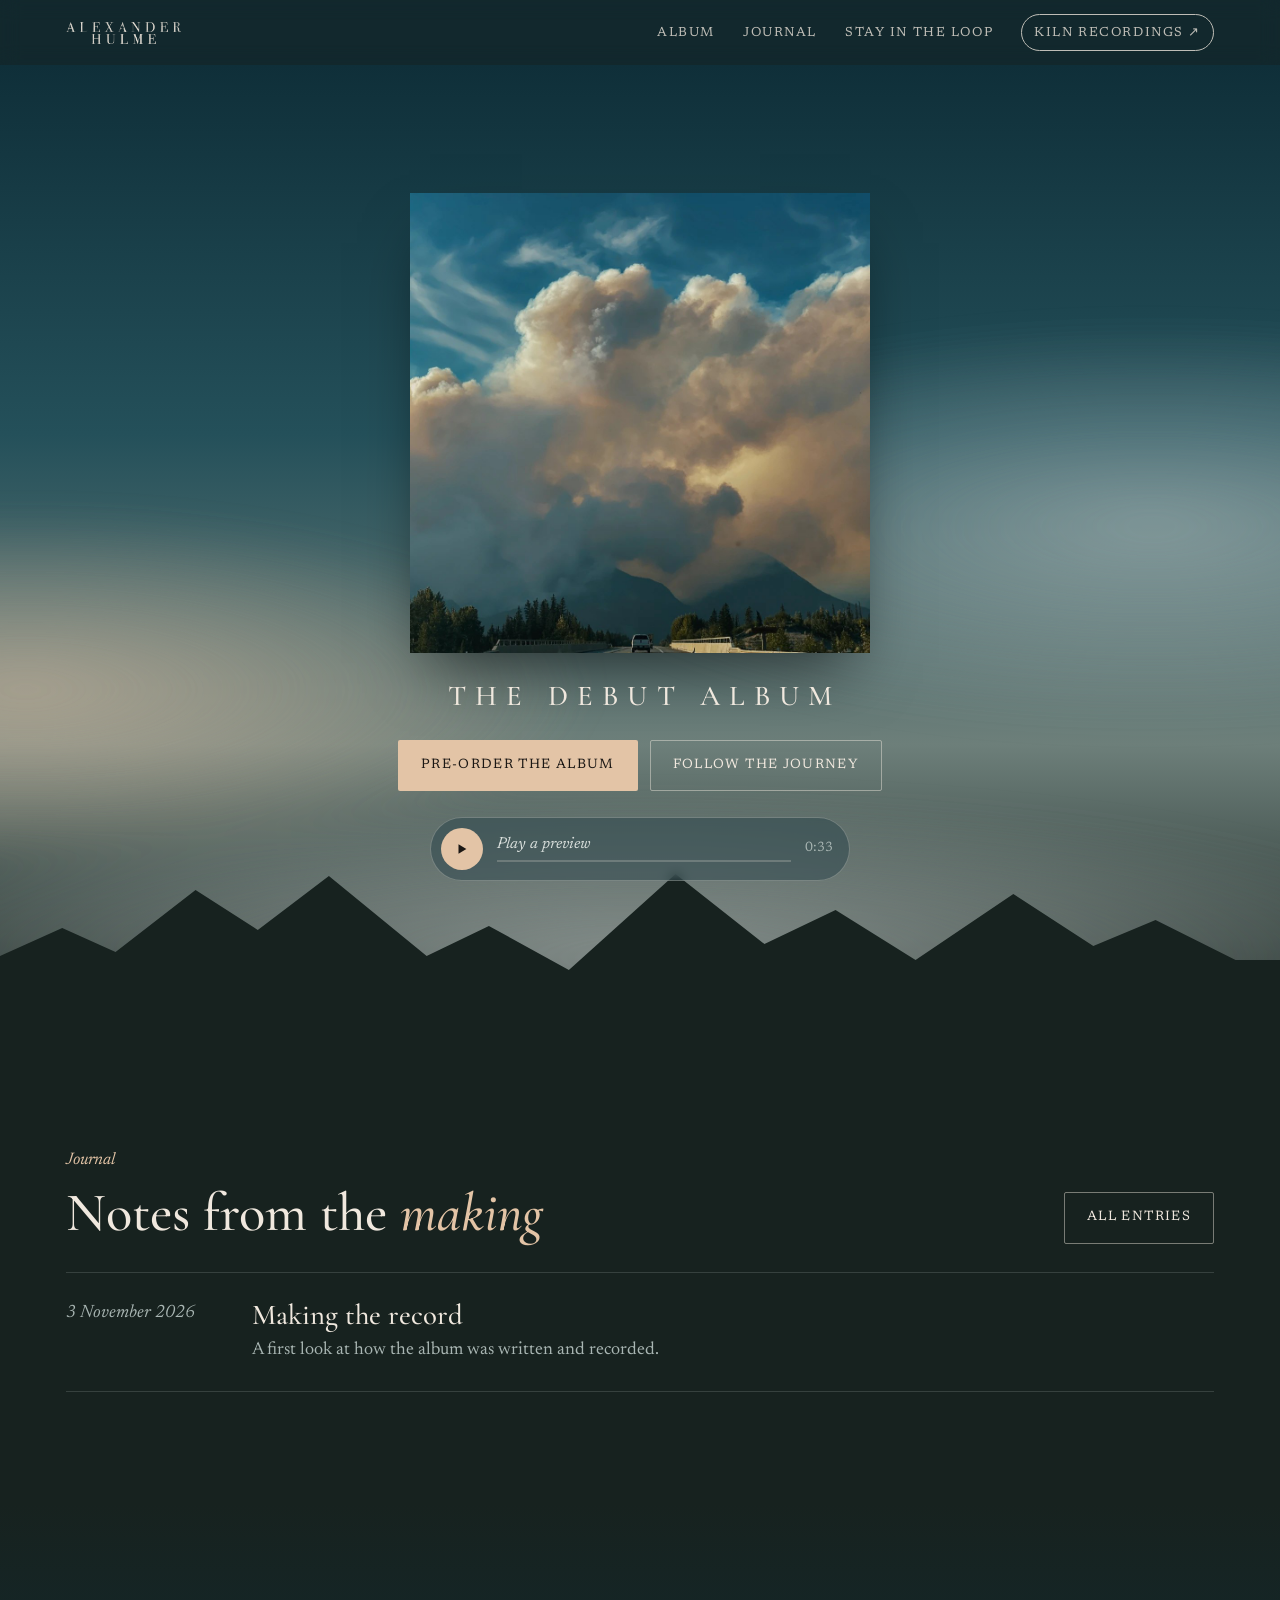
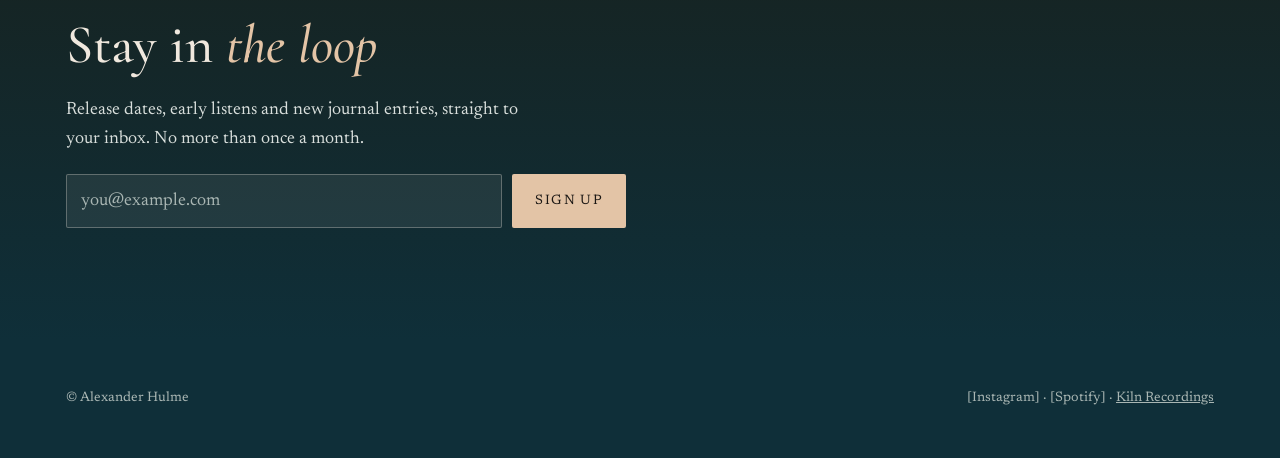
==== kiln-site/alexander.html @ 2f4a4ac7 "Add files via upload" ====
<!doctype html>
<html lang="en-GB">
<head>
<meta charset="utf-8">
<meta name="viewport" content="width=device-width, initial-scale=1, viewport-fit=cover">
<title>Alexander Hulme</title>
<meta name="description" content="Alexander Hulme, singer-songwriter. The debut album is on its way. Pre-order now and follow the journey.">
<link rel="preconnect" href="https://fonts.googleapis.com">
<link rel="preconnect" href="https://fonts.gstatic.com" crossorigin>
<link rel="stylesheet" href="https://fonts.googleapis.com/css2?family=Archivo:wght@400;500;600;700;800&family=Cormorant+Garamond:ital,wght@0,400;0,500;1,400;1,500&family=IBM+Plex+Mono:wght@400&family=Newsreader:ital,opsz,wght@0,6..72,400;0,6..72,500;1,6..72,400&display=swap">
<link rel="stylesheet" href="assets/css/site.css">
</head>
<body class="ah">
<a class="skip" href="#main">Skip to content</a>
<header class="site-head">
  <div class="wrap">
    <a class="brand" href="index.html"><img src="assets/img/ah-wordmark-light.png" alt="Alexander Hulme home"></a>
    <nav aria-label="Alexander Hulme">
      <a href="#album">Album</a>
      <a href="#journal">Journal</a>
      <a href="#letters">Stay in the loop</a>
      <a class="cross" href="kiln.html">Kiln Recordings ↗</a>
    </nav>
  </div>
</header>

<main id="main">
  <section class="a-hero" id="album">
    <div class="mist" aria-hidden="true"></div>
    <div class="mist two" aria-hidden="true"></div>
    <div class="wrap a-stack">
      <img class="cover" src="assets/img/album-cover.jpg" alt="Album cover: wildfire smoke rising over a mountain ridge above a forest road" width="1024" height="1024">
      <h1 class="debut">The Debut Album</h1>
      <div class="btn-row">
        <a class="btn btn-solid" href="#">Pre-order the album</a>
        <a class="btn btn-line" href="#journal">Follow the journey</a>
      </div>
      <!-- Album preview: replace assets/audio/album-preview.mp3 to change the clip -->
      <div class="preview" data-src="assets/audio/album-preview.mp3">
        <button class="preview-play" type="button" aria-label="Play a preview">
          <svg viewBox="0 0 16 16" aria-hidden="true"><path d="M4 2.5v11l9-5.5z"/></svg>
        </button>
        <div class="preview-body">
          <span class="preview-label">Play a preview</span>
          <div class="preview-line"><span></span></div>
        </div>
        <span class="preview-time">0:00</span>
      </div>
    </div>
    <div class="ridge" aria-hidden="true">
      <svg viewBox="0 0 1440 200" preserveAspectRatio="none"><path fill="currentColor" d="M0 200V120l70-28 60 24 90-62 70 40 80-54 110 80 70-30 90 44 120-96 100 70 80-34 90 50 110-66 90 52 70-26 90 40h50V200Z"/></svg>
    </div>
  </section>

  <section class="a-section" id="journal">
    <div class="wrap">
      <div style="display:flex;justify-content:space-between;align-items:end;gap:16px;flex-wrap:wrap;margin-bottom:28px">
        <div style="display:grid;gap:10px">
          <span class="a-label">Journal</span>
          <h2>Notes from the <em>making</em></h2>
        </div>
        <a class="btn btn-line" href="journal.html">All entries</a>
      </div>
      <div class="journal-list">
        <a class="post-link" href="post-making-the-record.html">
          <time datetime="2026-11-03">3 November 2026</time>
          <div><h3>Making the record</h3><p>A first look at how the album was written and recorded.</p></div>
        </a>
      </div>
    </div>
  </section>

  <section class="a-section signup" id="letters">
    <div class="wrap">
      <h2>Stay in <em>the loop</em></h2>
      <p style="color:var(--a-mist);max-width:48ch">Release dates, early listens and new journal entries, straight to your inbox. No more than once a month.</p>
      <form class="signup-form" name="mailing-list" method="POST" data-netlify="true">
        <input type="hidden" name="form-name" value="mailing-list">
        <label class="skip" for="m-email">Email address</label>
        <input id="m-email" name="email" type="email" placeholder="you@example.com" required autocomplete="email">
        <button class="btn btn-solid" type="submit">Sign up</button>
        <p class="form-status" role="status" hidden></p>
      </form>
    </div>
  </section>
</main>

<footer class="site-foot">
  <div class="wrap">
    <span>© Alexander Hulme</span>
    <span>[Instagram] · [Spotify] · <a href="kiln.html">Kiln Recordings</a></span>
  </div>
</footer>
<script src="assets/js/site.js"></script>
</body>
</html>
---- kiln-site/assets/css/site.css ----
/* =========================================================
   Kiln Recordings / Alexander Hulme — shared stylesheet
   Layout concept: one hub that splits into two worlds.
   Kiln = black studio, blush logo colour, technical mono labels.
   Alexander = teal mist and smoke, taken from the album cover.
   ========================================================= */
:root {
  /* Kiln (studio) */
  --k-bg: #0b0a0a;
  --k-surface: #151313;
  --k-line: #2a2524;
  --k-fg: #f3e9e5;          /* matches the logo blush */
  --k-muted: #9c8f8b;
  --k-ember: #c9774f;       /* used once: the glow behind the logo */

  /* Alexander (folk / mist) */
  --a-deep: #0f2f39;        /* teal sky */
  --a-pine: #17221f;        /* treeline */
  --a-mist: #d9dfdc;
  --a-smoke: #e3c4a6;       /* sunlit smoke */
  --a-fg: #f0e8de;
  --a-muted: #a9b6b3;

  /* Type */
  --f-kiln-display: "Archivo", "Helvetica Neue", Arial, sans-serif;
  --f-kiln-body: "Archivo", "Helvetica Neue", Arial, sans-serif;
  --f-mono: "IBM Plex Mono", ui-monospace, Menlo, monospace;
  --f-ah-display: "Cormorant Garamond", "Cormorant", Garamond, "Times New Roman", serif;
  --f-ah-body: "Newsreader", Georgia, "Times New Roman", serif;

  --gutter-l: max(16px, env(safe-area-inset-left, 0px));
  --gutter-r: max(16px, env(safe-area-inset-right, 0px));
  --measure: 65ch;
  color-scheme: dark;
}

*, *::before, *::after { box-sizing: border-box; }
html, body { margin: 0; }
body { font-size: 17px; line-height: 1.6; -webkit-font-smoothing: antialiased; }
img { max-width: 100%; display: block; }
a { color: inherit; }
h1, h2, h3 { text-wrap: balance; line-height: 1.1; margin: 0; }
p { margin: 0; }
:focus-visible { outline: 2px solid currentColor; outline-offset: 3px; }
.wrap { width: 100%; max-width: 1180px; margin-inline: auto; padding-left: var(--gutter-l); padding-right: var(--gutter-r); }
.skip { position: absolute; left: -9999px; }
.skip:focus { left: 16px; top: 16px; z-index: 99; padding: 8px 12px; background: #fff; color: #000; }

/* ---------- Site header (shared shape) ---------- */
.site-head { position: sticky; top: env(safe-area-inset-top, 0px); z-index: 20; backdrop-filter: blur(10px); -webkit-backdrop-filter: blur(10px); }
.site-head .wrap { display: flex; align-items: center; justify-content: space-between; gap: 16px; padding-block: 14px; flex-wrap: wrap; }
.site-head nav { display: flex; gap: clamp(12px, 2.4vw, 28px); flex-wrap: wrap; align-items: center; }
.site-head nav a { text-decoration: none; font-size: 0.82rem; letter-spacing: 0.12em; text-transform: uppercase; opacity: 0.78; }
.site-head nav a:hover, .site-head nav a[aria-current] { opacity: 1; }
.site-head .brand img { height: 46px; width: auto; }
.cross { font-size: 0.78rem; letter-spacing: 0.12em; text-transform: uppercase; text-decoration: none; padding: 7px 12px; border: 1px solid currentColor; border-radius: 999px; opacity: 0.85; white-space: nowrap; }
.cross:hover { opacity: 1; }
.site-foot { padding-block: 48px; font-size: 0.85rem; }
.site-foot .wrap { display: flex; justify-content: space-between; gap: 16px; flex-wrap: wrap; }

/* =========================================================
   HUB
   ========================================================= */
body.hub { background: var(--k-bg); color: var(--k-fg); font-family: var(--f-kiln-body); }
body.hub::before, body.kiln::before { content: ""; position: fixed; inset: 0 0 auto; height: env(safe-area-inset-top, 0px); z-index: 10; background: var(--k-bg); }
.split { display: grid; grid-template-columns: 1fr 1fr; min-height: min(100vh, 900px); }
.half { position: relative; display: flex; flex-direction: column; justify-content: flex-end; gap: 18px; padding: 48px var(--gutter-r) 48px var(--gutter-l); text-decoration: none; overflow: hidden; isolation: isolate; min-height: 420px; }
.half .tag { font-family: var(--f-mono); font-size: 0.75rem; letter-spacing: 0.14em; text-transform: uppercase; opacity: 0.75; }
.half .go { font-size: 0.82rem; letter-spacing: 0.14em; text-transform: uppercase; display: inline-flex; gap: 10px; align-items: center; }
.half .go span { transition: transform .3s ease; }
.half:hover .go span { transform: translateX(6px); }
.half-kiln { background: var(--k-bg); color: var(--k-fg); }
.half-kiln .logo { width: min(420px, 80%); margin-bottom: auto; margin-top: 18vh; }
.half-kiln::before { content: ""; position: absolute; inset: 10% -20% auto -20%; height: 70%; background: radial-gradient(closest-side, rgba(201,119,79,.28), rgba(201,119,79,0)); z-index: -1; transition: opacity .6s; opacity: .7; }
.half-kiln:hover::before { opacity: 1; }
.half-ah { color: var(--a-fg); background: var(--a-deep) url("../img/album-cover.jpg") center 40% / cover; }
.half-ah::before { content: ""; position: absolute; inset: 0; background: linear-gradient(180deg, rgba(15,47,57,.15), rgba(15,25,24,.78)); z-index: -1; }
.half-ah .logo { width: min(440px, 86%); margin-bottom: auto; margin-top: 18vh; filter: drop-shadow(0 2px 14px rgba(0,0,0,.35)); }
.half-ah .go, .half-ah .tag { font-family: var(--f-ah-body); }
.half p.blurb { max-width: 38ch; font-size: 1rem; opacity: .85; }
.half-ah p.blurb { font-family: var(--f-ah-body); font-size: 1.08rem; }
@media (max-width: 760px) {
  .split { grid-template-columns: 1fr; min-height: 0; }
  .half { min-height: 360px; }
  .half-kiln .logo, .half-ah .logo { margin-top: 24px; }
}

/* =========================================================
   KILN RECORDINGS
   ========================================================= */
body.kiln { background: var(--k-bg); color: var(--k-fg); font-family: var(--f-kiln-body); }
.kiln .site-head { background: rgba(11,10,10,.82); border-bottom: 1px solid var(--k-line); }
.k-label { font-family: var(--f-mono); font-size: 0.75rem; letter-spacing: 0.16em; text-transform: uppercase; color: var(--k-muted); }
.k-hero { position: relative; padding-block: clamp(72px, 12vw, 150px) clamp(56px, 8vw, 96px); overflow: hidden; isolation: isolate; }
.k-hero::before { content: ""; position: absolute; left: 50%; top: 18%; width: min(900px, 120vw); aspect-ratio: 1.6; translate: -50% 0; background: radial-gradient(closest-side, rgba(201,119,79,.32), rgba(201,119,79,.08) 55%, rgba(201,119,79,0)); z-index: -1; animation: kilnbreathe 7s ease-in-out infinite alternate; }
@keyframes kilnbreathe { from { opacity: .55; scale: .96; } to { opacity: 1; scale: 1.04; } }
.k-hero .wrap { display: grid; gap: 32px; justify-items: center; text-align: center; }
.k-hero img { width: min(560px, 88%); }
.k-hero h1 { font-family: var(--f-kiln-display); font-weight: 500; font-size: clamp(1.5rem, 3.4vw, 2.4rem); letter-spacing: -0.01em; max-width: 26ch; }
.k-hero p { color: var(--k-muted); max-width: 52ch; }
.btn { display: inline-flex; align-items: center; gap: 10px; padding: 14px 22px; font-size: 0.85rem; letter-spacing: 0.12em; text-transform: uppercase; text-decoration: none; border-radius: 2px; cursor: pointer; border: 1px solid transparent; font-family: inherit; }
.kiln .btn-solid { background: var(--k-fg); color: var(--k-bg); }
.kiln .btn-solid:hover { background: #fff; }
.kiln .btn-line { border-color: var(--k-line); color: var(--k-fg); background: transparent; }
.kiln .btn-line:hover { border-color: var(--k-fg); }
.btn-row { display: flex; gap: 12px; flex-wrap: wrap; justify-content: center; }

/* Hero with portrait */
.k-hero .k-hero-grid { grid-template-columns: minmax(0, 1.15fr) minmax(0, 0.85fr); gap: clamp(32px, 6vw, 88px); align-items: center; justify-items: stretch; text-align: left; }
.k-hero-copy { display: grid; gap: 26px; justify-items: start; }
.k-hero-copy .k-hero-logo { width: min(520px, 100%); }
.k-hero-copy h1 { font-family: var(--f-kiln-body); font-weight: 400; font-size: clamp(1.2rem, 1.9vw, 1.45rem); letter-spacing: 0; line-height: 1.5; max-width: 40ch; color: var(--k-fg); }
.k-hero-copy p { max-width: 54ch; }
.k-hero-copy .btn-row { justify-content: flex-start; }
.k-portrait { margin: 0; display: grid; gap: 12px; justify-self: end; width: 100%; max-width: 440px; }
.k-portrait img { width: 100%; height: auto; aspect-ratio: 3 / 4; object-fit: cover; filter: saturate(.9) contrast(1.02); }
.k-hero::before { left: 30%; }

/* Featured on */
.featured { border-top: 1px solid var(--k-line); border-bottom: 1px solid var(--k-line); padding-block: 32px; }
.featured .wrap { display: flex; align-items: center; gap: 20px 40px; flex-wrap: wrap; }
.featured-list { list-style: none; margin: 0; padding: 0; display: flex; flex-wrap: wrap; gap: 20px clamp(28px, 4vw, 56px); align-items: center; }
.featured-list li { font-family: var(--f-kiln-display); font-weight: 700; font-size: 1.05rem; letter-spacing: -0.01em; color: var(--k-fg); opacity: .8; }
.featured-list img { height: var(--h, 32px); width: auto; max-width: 100%; opacity: .82; transition: opacity .2s; }
.featured-list img:hover { opacity: 1; }

/* Testimonials */
.quotes { display: grid; grid-template-columns: repeat(3, minmax(0, 1fr)); gap: clamp(24px, 3vw, 40px); }
.quote { margin: 0; display: grid; grid-template-rows: 1fr auto; gap: 22px; padding-top: 22px; border-top: 1px solid var(--k-fg); min-width: 0; }
.quote blockquote { margin: 0; position: relative; }
.quote blockquote::before { content: "\201C"; display: block; font-family: var(--f-ah-display); font-size: 4rem; line-height: .6; height: .45em; color: var(--k-ember); }
.quote blockquote p { font-size: 1rem; line-height: 1.65; color: var(--k-fg); opacity: .9; }
.quote figcaption { display: flex; justify-content: space-between; gap: 12px; font-family: var(--f-mono); font-size: .78rem; letter-spacing: .12em; text-transform: uppercase; }
.quote figcaption b { font-weight: 400; }
.quote figcaption span { color: var(--k-muted); }

/* Studio photo band */
.studio-band { position: relative; border-top: 1px solid var(--k-line); }
.studio-band img { width: 100%; max-width: none; height: clamp(280px, 52vw, 640px); object-fit: cover; object-position: 60% 55%; }
.studio-caption { display: grid; gap: 8px; padding-block: 20px; }
.studio-caption p { color: var(--k-muted); max-width: 60ch; }

@media (max-width: 860px) {
  .k-hero .k-hero-grid { grid-template-columns: 1fr; }
  .k-portrait { justify-self: start; max-width: 420px; }
  .quotes { grid-template-columns: 1fr; }
}

.k-section { padding-block: clamp(64px, 9vw, 112px); border-top: 1px solid var(--k-line); }
.k-section h2 { font-family: var(--f-kiln-display); font-weight: 800; font-size: clamp(2rem, 5vw, 3.6rem); letter-spacing: -0.03em; text-transform: uppercase; }
.k-head { display: grid; grid-template-columns: minmax(0, 1fr) minmax(0, 1.2fr); gap: 32px; align-items: end; margin-bottom: 48px; }
.k-head p { color: var(--k-muted); max-width: 52ch; }

.services { display: grid; grid-template-columns: repeat(2, minmax(0, 1fr)); border-top: 1px solid var(--k-line); border-left: 1px solid var(--k-line); }
.service { padding: 32px clamp(20px, 3vw, 36px); border-right: 1px solid var(--k-line); border-bottom: 1px solid var(--k-line); display: grid; gap: 14px; align-content: start; min-width: 0; }
.service h3 { font-family: var(--f-kiln-display); font-weight: 700; font-size: 1.5rem; letter-spacing: -0.01em; }
.service p { color: var(--k-muted); }
.service .price { font-family: var(--f-mono); font-size: 0.9rem; color: var(--k-fg); font-variant-numeric: tabular-nums; }
.service ul { margin: 0; padding-left: 1.1em; color: var(--k-muted); font-size: 0.95rem; }

.steps { list-style: none; margin: 0; padding: 0; display: grid; grid-template-columns: repeat(4, minmax(0, 1fr)); gap: 0; counter-reset: s; }
.steps li { counter-increment: s; padding: 24px 24px 24px 0; border-top: 1px solid var(--k-fg); display: grid; gap: 10px; align-content: start; min-width: 0; }
.steps li + li { padding-left: 24px; }
.steps li::before { content: "0" counter(s); font-family: var(--f-mono); font-size: 0.8rem; color: var(--k-muted); }
.steps h3 { font-family: var(--f-kiln-display); font-weight: 700; font-size: 1.15rem; }
.steps p { color: var(--k-muted); font-size: 0.95rem; }

.spec-wrap { overflow-x: auto; }
.spec { width: 100%; border-collapse: collapse; font-family: var(--f-mono); font-size: 0.88rem; font-variant-numeric: tabular-nums; min-width: 520px; }
.spec th, .spec td { text-align: left; padding: 14px 16px 14px 0; border-bottom: 1px solid var(--k-line); vertical-align: top; }
.spec th { color: var(--k-muted); font-weight: 400; letter-spacing: .08em; text-transform: uppercase; font-size: .72rem; }

.credits { display: grid; grid-template-columns: repeat(auto-fill, minmax(min(100%, 220px), 1fr)); gap: 24px; }
.credit { display: grid; gap: 10px; }
.credit .art { aspect-ratio: 1; background: var(--k-surface); border: 1px dashed var(--k-line); display: grid; place-items: center; color: var(--k-muted); font-family: var(--f-mono); font-size: .75rem; text-align: center; padding: 12px; }
.credit b { font-weight: 600; }
.credit span { color: var(--k-muted); font-size: .9rem; }
.placeholder-note { font-family: var(--f-mono); font-size: .75rem; color: var(--k-ember); letter-spacing: .04em; }

.enquire { display: grid; grid-template-columns: minmax(0, 0.9fr) minmax(0, 1.3fr); gap: clamp(32px, 6vw, 80px); }
.enquire aside { display: grid; gap: 18px; align-content: start; }
.enquire aside p { color: var(--k-muted); }
form.k-form { display: grid; grid-template-columns: 1fr 1fr; gap: 18px; }
.field { display: grid; gap: 6px; min-width: 0; }
.field.full { grid-column: 1 / -1; }
.field label { font-family: var(--f-mono); font-size: .72rem; letter-spacing: .14em; text-transform: uppercase; color: var(--k-muted); }
.kiln input, .kiln select, .kiln textarea { width: 100%; font: inherit; font-size: 1rem; color: var(--k-fg); background: var(--k-surface); border: 1px solid var(--k-line); border-radius: 2px; padding: 12px 14px; }
.kiln input:focus, .kiln select:focus, .kiln textarea:focus { outline: none; border-color: var(--k-fg); }
.kiln textarea { min-height: 140px; resize: vertical; }
.form-status { grid-column: 1 / -1; font-size: .95rem; color: var(--k-fg); }
.kiln .site-foot { border-top: 1px solid var(--k-line); color: var(--k-muted); }

@media (max-width: 860px) {
  .k-head, .enquire { grid-template-columns: 1fr; }
  .steps { grid-template-columns: 1fr 1fr; }
  .steps li:nth-child(3) { padding-left: 0; }
}
@media (max-width: 560px) {
  .services, .steps, form.k-form { grid-template-columns: 1fr; }
  .steps li, .steps li + li { padding-left: 0; }
  .site-head .brand img { height: 40px; }
}

/* =========================================================
   ALEXANDER HULME
   ========================================================= */
body.ah { background: var(--a-pine); color: var(--a-fg); font-family: var(--f-ah-body); font-size: 18px; }
body.ah::before { content: ""; position: fixed; inset: 0 0 auto; height: env(safe-area-inset-top, 0px); z-index: 10; background: var(--a-deep); }
.ah .site-head { background: rgba(15,47,57,.55); }
.ah .site-head nav a { font-family: var(--f-ah-body); }
.ah .site-head .brand img { height: 22px; }

.a-hero { position: relative; overflow: hidden; isolation: isolate; padding-block: clamp(64px, 10vw, 128px) clamp(80px, 12vw, 160px);
  background: linear-gradient(180deg, var(--a-deep) 0%, #24505a 38%, #6d7f7a 70%, var(--a-pine) 100%); }
.mist { position: absolute; inset: -10% -30%; z-index: -1; pointer-events: none; background:
  radial-gradient(40% 22% at 20% 62%, rgba(227,196,166,.38), transparent 70%),
  radial-gradient(45% 25% at 75% 48%, rgba(217,223,220,.30), transparent 70%),
  radial-gradient(60% 20% at 50% 85%, rgba(217,223,220,.35), transparent 70%);
  filter: blur(18px); animation: drift 38s ease-in-out infinite alternate; }
.mist.two { animation-duration: 55s; animation-direction: alternate-reverse; opacity: .7; }
@keyframes drift { from { transform: translateX(-6%); } to { transform: translateX(6%); } }
.ridge { position: absolute; left: 0; right: 0; bottom: -1px; height: clamp(90px, 16vw, 200px); z-index: -1; color: var(--a-pine); }
.ridge svg { width: 100%; height: 100%; display: block; }
.a-hero .wrap { display: grid; grid-template-columns: minmax(0, 1fr) minmax(0, 1fr); gap: clamp(32px, 6vw, 80px); align-items: center; }
.cover { box-shadow: 0 30px 60px -20px rgba(0,0,0,.6); aspect-ratio: 1; width: 100%; max-width: 520px; object-fit: cover; }
.a-copy { display: grid; gap: 22px; }
.a-label { font-family: var(--f-ah-body); font-style: italic; font-size: 1.05rem; color: var(--a-smoke); }
.a-hero h1 { font-family: var(--f-ah-display); font-weight: 500; font-size: clamp(2.8rem, 7vw, 5.2rem); line-height: .95; letter-spacing: -0.01em; }
.a-hero h1 em { font-style: italic; font-weight: 400; }
.a-hero p { max-width: 44ch; color: var(--a-mist); }
.release { font-variant-numeric: tabular-nums; letter-spacing: .14em; text-transform: uppercase; font-size: .8rem; color: var(--a-mist); display: flex; gap: 18px; flex-wrap: wrap; }
.ah .btn { font-family: var(--f-ah-body); letter-spacing: .1em; }
.ah .btn-solid { background: var(--a-smoke); color: #1b1714; }
.ah .btn-solid:hover { background: #f0d6bc; }
.ah .btn-line { border-color: rgba(240,232,222,.45); color: var(--a-fg); }
.ah .btn-line:hover { border-color: var(--a-fg); }
.ah .btn-row { justify-content: flex-start; }

.a-section { padding-block: clamp(64px, 9vw, 112px); }
.a-section h2 { font-family: var(--f-ah-display); font-weight: 500; font-size: clamp(2.2rem, 5vw, 3.4rem); }
.a-section h2 em { font-style: italic; color: var(--a-smoke); }
.a-two { display: grid; grid-template-columns: minmax(0, 0.8fr) minmax(0, 1.2fr); gap: clamp(32px, 6vw, 80px); }
.prose { display: grid; gap: 1.1em; max-width: var(--measure); color: var(--a-mist); }
.prose p:first-child::first-letter { font-family: var(--f-ah-display); font-size: 3.4em; float: left; line-height: .8; padding: 6px 10px 0 0; color: var(--a-smoke); }

.tracks { list-style: none; margin: 0; padding: 0; counter-reset: t; display: grid; }
.tracks li { counter-increment: t; display: grid; grid-template-columns: 2.4em 1fr auto; gap: 12px; padding: 14px 0; border-bottom: 1px solid rgba(217,223,220,.16); align-items: baseline; }
.tracks li::before { content: counter(t, upper-roman); font-family: var(--f-ah-display); font-style: italic; color: var(--a-smoke); }
.tracks .len { font-variant-numeric: tabular-nums; color: var(--a-muted); font-size: .9rem; }

.listen { display: flex; gap: 12px; flex-wrap: wrap; }

.journal-list { display: grid; gap: 0; }
.post-link { display: grid; grid-template-columns: 9em minmax(0, 1fr); gap: 24px; padding: 26px 0; border-top: 1px solid rgba(217,223,220,.16); text-decoration: none; }
.post-link:last-child { border-bottom: 1px solid rgba(217,223,220,.16); }
.post-link time { color: var(--a-muted); font-style: italic; }
.post-link h3 { font-family: var(--f-ah-display); font-weight: 500; font-size: 1.8rem; }
.post-link p { color: var(--a-muted); margin-top: 6px; }
.post-link:hover h3 { color: var(--a-smoke); }

.signup { background: linear-gradient(180deg, var(--a-pine), var(--a-deep)); }
.signup .wrap { display: grid; gap: 20px; justify-items: start; }
.signup form { display: flex; gap: 10px; flex-wrap: wrap; width: 100%; max-width: 560px; }
.signup input { flex: 1 1 240px; min-width: 0; font: inherit; color: var(--a-fg); background: rgba(240,232,222,.08); border: 1px solid rgba(240,232,222,.3); padding: 12px 14px; border-radius: 2px; }
.signup input::placeholder { color: var(--a-muted); }
.signup .form-status { color: var(--a-smoke); }
.ah .placeholder-note { color: var(--a-smoke); font-family: var(--f-mono); font-size: .72rem; }

.article { padding-block: clamp(48px, 8vw, 96px); }
.article header { display: grid; gap: 14px; margin-bottom: 40px; max-width: var(--measure); }
.article h1 { font-family: var(--f-ah-display); font-weight: 500; font-size: clamp(2.4rem, 6vw, 4rem); }
.article .prose { font-size: 1.1rem; }
.ah .site-foot { color: var(--a-muted); background: var(--a-deep); }

@media (max-width: 820px) {
  .a-hero .wrap, .a-two { grid-template-columns: 1fr; }
  .post-link { grid-template-columns: 1fr; gap: 6px; }
}

@media (prefers-reduced-motion: reduce) {
  *, *::before, *::after { animation: none !important; transition: none !important; }
}

/* =========================================================
   KILN — Listen player
   ========================================================= */
.tracks-k { list-style: none; margin: 0; padding: 0; display: grid; border-top: 1px solid var(--k-line); }
.track { display: grid; grid-template-columns: 64px 48px minmax(0, 1fr) auto; grid-template-areas: "art play meta link" "art play bar ab"; column-gap: 18px; row-gap: 10px; align-items: center; padding: 18px 0; border-bottom: 1px solid var(--k-line); transition: background .3s; }
.track.is-playing { background: linear-gradient(90deg, rgba(201,119,79,.10), transparent 70%); }
.t-art { grid-area: art; width: 64px; height: 64px; object-fit: cover; display: grid; place-items: center; background: var(--k-surface); border: 1px solid var(--k-line); font-family: var(--f-mono); font-size: .72rem; letter-spacing: .1em; text-transform: uppercase; color: var(--k-muted); }
.t-meta { grid-area: meta; display: flex; flex-wrap: wrap; align-items: baseline; gap: 4px 14px; min-width: 0; }
.t-meta b { font-family: var(--f-kiln-display); font-weight: 700; font-size: 1.15rem; }
.t-meta span { color: var(--k-muted); }
.t-role { font-family: var(--f-mono); font-size: .72rem; letter-spacing: .1em; text-transform: uppercase; color: var(--k-muted); }
.t-meta .t-role { flex-basis: 100%; }
.t-play { grid-area: play; width: 48px; height: 48px; border-radius: 50%; border: 1px solid var(--k-fg); background: transparent; color: var(--k-fg); display: grid; place-items: center; cursor: pointer; padding: 0; }
.t-play:hover:not(:disabled), .is-playing .t-play { background: var(--k-fg); color: var(--k-bg); }
.t-play:disabled { border-color: var(--k-line); color: var(--k-line); cursor: default; }
.t-play svg { width: 16px; height: 16px; fill: currentColor; }
.t-bar { grid-area: bar; display: flex; align-items: center; gap: 14px; min-width: 0; }
.kiln .t-seek { background: transparent; border: 0; padding: 0; border-radius: 0; }
.t-seek { flex: 1; min-width: 0; -webkit-appearance: none; appearance: none; height: 18px; background: transparent; cursor: pointer; margin: 0; }
.t-seek::-webkit-slider-runnable-track { height: 2px; background: linear-gradient(90deg, var(--k-ember) var(--p, 0%), var(--k-line) var(--p, 0%)); }
.t-seek::-moz-range-track { height: 2px; background: linear-gradient(90deg, var(--k-ember) var(--p, 0%), var(--k-line) var(--p, 0%)); }
.t-seek::-webkit-slider-thumb { -webkit-appearance: none; width: 12px; height: 12px; border-radius: 50%; background: var(--k-fg); margin-top: -5px; border: 0; }
.t-seek::-moz-range-thumb { width: 12px; height: 12px; border-radius: 50%; background: var(--k-fg); border: 0; }
.t-seek:disabled { cursor: default; opacity: .5; }
.t-time { font-family: var(--f-mono); font-size: .78rem; color: var(--k-muted); font-variant-numeric: tabular-nums; white-space: nowrap; }
.t-soon { font-family: var(--f-mono); font-size: .72rem; letter-spacing: .1em; text-transform: uppercase; color: var(--k-muted); }
.t-ab { grid-area: ab; display: inline-flex; border: 1px solid var(--k-line); border-radius: 999px; padding: 3px; justify-self: end; }
.t-ab button { font: inherit; font-family: var(--f-mono); font-size: .7rem; letter-spacing: .1em; text-transform: uppercase; color: var(--k-muted); background: transparent; border: 0; border-radius: 999px; padding: 6px 12px; cursor: pointer; white-space: nowrap; }
.t-ab button[aria-pressed="true"] { background: var(--k-fg); color: var(--k-bg); }
.t-link { grid-area: link; justify-self: end; font-size: .78rem; letter-spacing: .12em; text-transform: uppercase; text-decoration: none; color: var(--k-muted); white-space: nowrap; }
.t-link:hover { color: var(--k-fg); }
@media (max-width: 640px) {
  .track { grid-template-columns: 56px minmax(0, 1fr) auto; grid-template-areas: "art meta meta" "play bar bar" "ab ab link"; column-gap: 14px; }
  .t-art { width: 56px; height: 56px; }
  .t-ab { justify-self: start; }
}

/* =========================================================
   ALEXANDER — centred album hero + preview player
   ========================================================= */
.a-hero .a-stack { grid-template-columns: 1fr; justify-items: center; text-align: center; gap: 26px; }
.a-stack .cover { max-width: min(460px, 100%); height: auto; }
.a-hero .debut { line-height: 1.2; font-family: var(--f-ah-display); font-weight: 500; font-size: clamp(1.3rem, 2.6vw, 1.8rem); letter-spacing: .32em; text-transform: uppercase; padding-left: .32em; color: var(--a-fg); }
.a-stack .btn-row { justify-content: center; }
.preview { display: flex; align-items: center; gap: 14px; width: min(420px, 100%); padding: 10px 16px 10px 10px; border: 1px solid rgba(240,232,222,.28); border-radius: 999px; background: rgba(15,47,57,.35); backdrop-filter: blur(6px); -webkit-backdrop-filter: blur(6px); }
.preview-play { flex: none; width: 42px; height: 42px; border-radius: 50%; border: 0; background: var(--a-smoke); color: #1b1714; display: grid; place-items: center; cursor: pointer; padding: 0; }
.preview-play svg { width: 14px; height: 14px; fill: currentColor; }
.preview-play:hover { background: #f0d6bc; }
.preview-body { flex: 1; min-width: 0; display: grid; gap: 7px; text-align: left; }
.preview-label { font-style: italic; color: var(--a-mist); font-size: .98rem; line-height: 1; }
.preview-line { height: 2px; background: rgba(240,232,222,.22); cursor: pointer; position: relative; }
.preview-line span { position: absolute; inset: 0 auto 0 0; width: 0; background: var(--a-smoke); }
.preview-time { font-variant-numeric: tabular-nums; font-size: .85rem; color: var(--a-muted); }
.a-section .a-label { display: block; }

/* Kiln hero + featured: centred */
.k-hero .k-hero-grid { text-align: center; }
.k-hero-copy { justify-items: center; }
.k-hero-copy h1, .k-hero-copy p { margin-inline: auto; }
.k-hero-copy .btn-row { justify-content: center; }
.k-portrait { justify-self: center; justify-items: center; }
.featured .wrap { flex-direction: column; justify-content: center; gap: 22px; text-align: center; }
.featured-list { justify-content: center; }
@media (max-width: 860px) {
  .k-portrait { justify-self: center; }
}

/* Testimonials slider */
.slider { display: grid; gap: 28px; }
.quotes.q-track { display: flex; gap: 0; overflow-x: auto; scroll-snap-type: x mandatory; scroll-behavior: smooth; scrollbar-width: none; overscroll-behavior-x: contain; }
.q-track::-webkit-scrollbar { display: none; }
.q-track:focus-visible { outline: 1px solid var(--k-line); outline-offset: 8px; }
.q-track .quote { flex: 0 0 100%; scroll-snap-align: start; border-top: 0; padding: 0 clamp(0px, 8vw, 120px); text-align: center; grid-template-rows: auto auto; gap: 28px; align-content: center; }
.q-track .quote blockquote::before { font-size: 5rem; height: .5em; }
.q-track .quote blockquote p { font-size: clamp(1.1rem, 1.9vw, 1.45rem); line-height: 1.6; max-width: 46ch; margin-inline: auto; }
.q-track .quote figcaption { justify-content: center; gap: 18px; }
.q-controls { display: flex; align-items: center; justify-content: center; gap: 22px; }
.q-btn { width: 44px; height: 44px; border-radius: 50%; border: 1px solid var(--k-line); background: transparent; color: var(--k-fg); font-size: 1.1rem; cursor: pointer; }
.q-btn:hover { border-color: var(--k-fg); }
.q-dots { display: flex; gap: 10px; }
.q-dots button { width: 9px; height: 9px; border-radius: 50%; border: 1px solid var(--k-muted); background: transparent; padding: 0; cursor: pointer; }
.q-dots button[aria-current="true"] { background: var(--k-fg); border-color: var(--k-fg); }

/* Plugins page */
.p-hero .wrap { display: grid; gap: 18px; justify-items: center; text-align: center; }
.p-hero .p-title { font-family: var(--f-kiln-display); font-weight: 800; font-size: clamp(3rem, 9vw, 6.5rem); letter-spacing: -0.04em; text-transform: uppercase; max-width: none; }
.p-hero p { max-width: 52ch; }
.plugins { display: grid; grid-template-columns: repeat(auto-fill, minmax(min(100%, 320px), 1fr)); gap: clamp(20px, 3vw, 32px); }
.plugin { display: grid; grid-template-rows: auto 1fr; background: var(--k-surface); border: 1px solid var(--k-line); min-width: 0; }
.p-shot { aspect-ratio: 4 / 3; background: #050505; border-bottom: 1px solid var(--k-line); display: grid; place-items: center; overflow: hidden; }
.p-shot img { width: 100%; height: 100%; object-fit: contain; }
.p-shot span { font-family: var(--f-mono); font-size: .72rem; letter-spacing: .14em; text-transform: uppercase; color: var(--k-muted); }
.p-body { display: grid; gap: 14px; align-content: start; padding: 22px; }
.p-top { display: flex; justify-content: space-between; align-items: baseline; gap: 12px; flex-wrap: wrap; }
.p-top h2 { font-family: var(--f-kiln-display); font-weight: 700; font-size: 1.4rem; letter-spacing: -0.01em; }
.p-price { font-family: var(--f-mono); font-size: .85rem; color: var(--k-fg); white-space: nowrap; }
.p-body p { color: var(--k-muted); font-size: .98rem; }
.p-specs { list-style: none; margin: 0; padding: 0; display: flex; flex-wrap: wrap; gap: 8px; }
.p-specs li { font-family: var(--f-mono); font-size: .7rem; letter-spacing: .1em; text-transform: uppercase; color: var(--k-muted); border: 1px solid var(--k-line); padding: 5px 9px; }
.p-body .btn { justify-self: start; margin-top: 6px; }
.p-note { margin-top: 32px; color: var(--k-muted); font-size: .95rem; text-align: center; }

/* Plugins: logo hero + categories */
.p-hero .p-logo { margin: 0 0 18px; line-height: 0; }
.p-hero .p-logo img { width: min(560px, 86vw); height: auto; }
.p-jump { display: flex; gap: 10px; justify-content: center; margin-top: 6px; }
.p-jump a { font-size: .8rem; letter-spacing: .14em; text-transform: uppercase; text-decoration: none; padding: 8px 16px; border: 1px solid var(--k-line); border-radius: 999px; color: var(--k-fg); }
.p-jump a:hover { border-color: #d68b63; color: #d68b63; }
.p-cat-head { display: grid; gap: 12px; justify-items: center; text-align: center; margin-bottom: 40px; }
.p-cat-head h2 { font-family: var(--f-kiln-display); font-weight: 800; font-size: clamp(2rem, 5vw, 3.4rem); letter-spacing: -0.03em; text-transform: uppercase; }
.p-cat-head p { color: var(--k-muted); max-width: 48ch; }
.p-top h3 { font-family: var(--f-kiln-display); font-weight: 700; font-size: 1.4rem; letter-spacing: -0.01em; }
.p-cat .plugins { grid-template-columns: repeat(auto-fit, minmax(min(100%, 320px), 400px)); justify-content: center; }
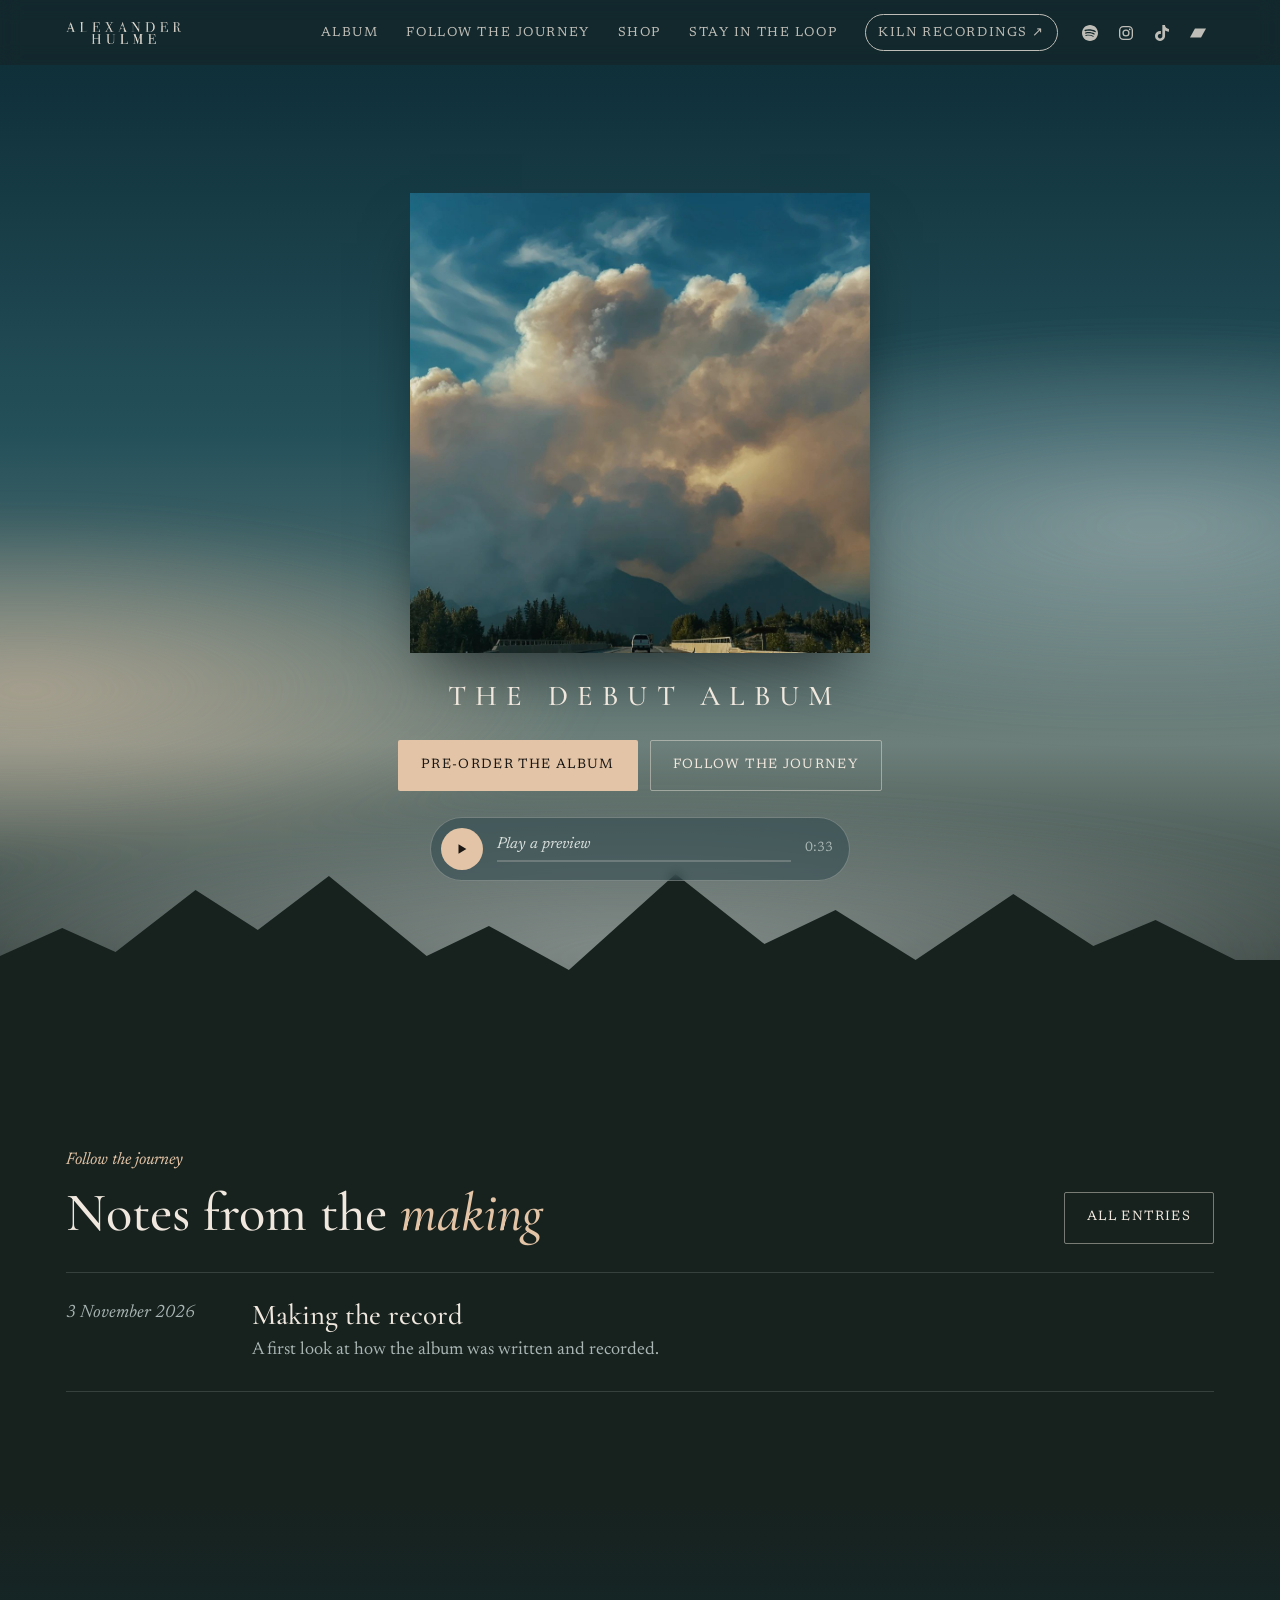
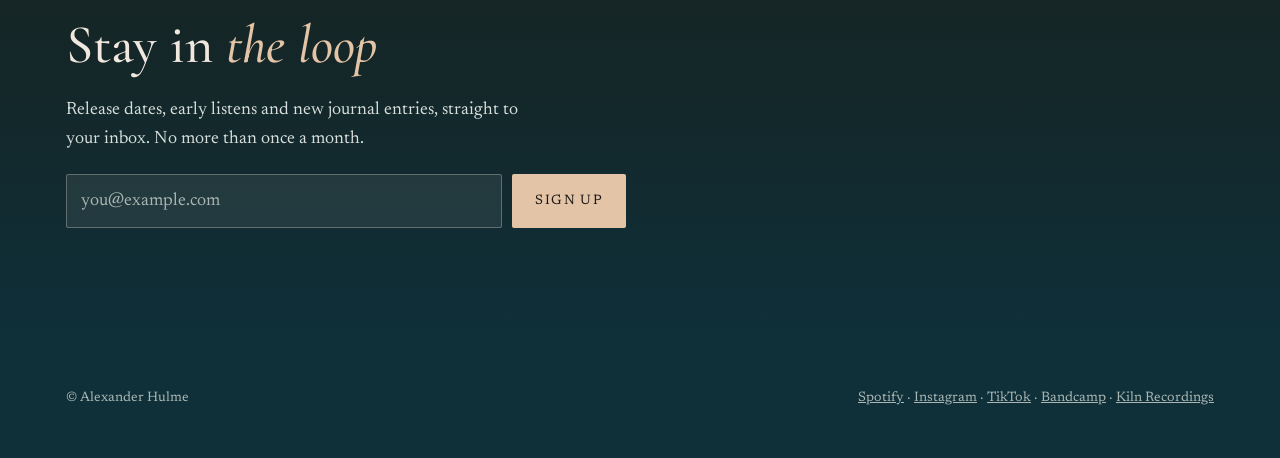
==== commit d83037f2: "Add files via upload" ====
--- a/kiln-site/alexander.html
+++ b/kiln-site/alexander.html
@@ -14,12 +14,19 @@
 <a class="skip" href="#main">Skip to content</a>
 <header class="site-head">
   <div class="wrap">
-    <a class="brand" href="index.html"><img src="assets/img/ah-wordmark-light.png" alt="Alexander Hulme home"></a>
+    <a class="brand" href="hub.html"><img src="assets/img/ah-wordmark-light.png" alt="Alexander Hulme home"></a>
+    <ul class="head-socials" aria-label="Alexander Hulme on">
+      <li><a href="https://open.spotify.com/artist/3CO3ovB6kXekq0QKJLnGeZ" target="_blank" rel="noopener" aria-label="Spotify"><svg viewBox="0 0 24 24" aria-hidden="true"><path fill="currentColor" d="M12 0C5.4 0 0 5.4 0 12s5.4 12 12 12 12-5.4 12-12S18.66 0 12 0zm5.521 17.34c-.24.359-.66.48-1.021.24-2.82-1.74-6.36-2.101-10.561-1.141-.418.122-.779-.179-.899-.539-.12-.421.18-.78.54-.9 4.56-1.021 8.52-.6 11.64 1.32.42.18.479.659.301 1.02zm1.44-3.3c-.301.42-.841.6-1.262.3-3.239-1.98-8.159-2.58-11.939-1.38-.479.12-1.02-.12-1.14-.6-.12-.48.12-1.021.6-1.141C9.6 9.9 15 10.561 18.72 12.84c.361.181.54.78.241 1.2zm.12-3.36C15.24 8.4 8.82 8.16 5.16 9.301c-.6.179-1.2-.181-1.38-.721-.18-.601.18-1.2.72-1.381 4.26-1.26 11.28-1.02 15.721 1.621.539.3.719 1.02.419 1.56-.299.421-1.02.599-1.559.3z"/></svg></a></li>
+      <li><a href="https://www.instagram.com/alexanderhulmemusic" target="_blank" rel="noopener" aria-label="Instagram"><svg viewBox="0 0 24 24" aria-hidden="true"><rect x="2.5" y="2.5" width="19" height="19" rx="5.5" fill="none" stroke="currentColor" stroke-width="2"/><circle cx="12" cy="12" r="4.4" fill="none" stroke="currentColor" stroke-width="2"/><circle cx="17.6" cy="6.4" r="1.3" fill="currentColor"/></svg></a></li>
+      <li><a href="https://www.tiktok.com/@alexanderhulmemusic" target="_blank" rel="noopener" aria-label="TikTok"><svg viewBox="0 0 24 24" aria-hidden="true"><path fill="currentColor" d="M12.525.02c1.31-.02 2.61-.01 3.91-.02.08 1.53.63 3.09 1.75 4.17 1.12 1.11 2.7 1.62 4.24 1.79v4.03c-1.44-.05-2.89-.35-4.2-.97-.57-.26-1.1-.59-1.62-.93-.01 2.92.01 5.84-.02 8.75-.08 1.4-.54 2.79-1.35 3.94-1.31 1.92-3.58 3.17-5.91 3.21-1.43.08-2.86-.31-4.08-1.03-2.02-1.19-3.44-3.37-3.65-5.71-.02-.5-.03-1-.01-1.49.18-1.9 1.12-3.72 2.58-4.96 1.66-1.44 3.98-2.13 6.15-1.72.02 1.48-.04 2.96-.04 4.44-.99-.32-2.15-.23-3.02.37-.63.41-1.11 1.04-1.36 1.75-.21.51-.15 1.07-.14 1.61.24 1.64 1.82 3.02 3.5 2.87 1.12-.01 2.19-.66 2.77-1.61.19-.33.4-.67.41-1.06.1-1.79.06-3.57.07-5.36.01-4.03-.01-8.05.02-12.07z"/></svg></a></li>
+      <li><a href="https://alexanderhulme.bandcamp.com" target="_blank" rel="noopener" aria-label="Bandcamp"><svg viewBox="0 0 24 24" aria-hidden="true"><path fill="currentColor" d="M0 18.75l7.437-13.5H24l-7.438 13.5H0z"/></svg></a></li>
+    </ul>
     <nav aria-label="Alexander Hulme">
       <a href="#album">Album</a>
-      <a href="#journal">Journal</a>
+      <a href="#journal">Follow the journey</a>
+      <a href="shop.html">Shop</a>
       <a href="#letters">Stay in the loop</a>
-      <a class="cross" href="kiln.html">Kiln Recordings ↗</a>
+      <a class="cross" href="index.html">Kiln Recordings ↗</a>
     </nav>
   </div>
 </header>
@@ -32,7 +39,7 @@
       <img class="cover" src="assets/img/album-cover.jpg" alt="Album cover: wildfire smoke rising over a mountain ridge above a forest road" width="1024" height="1024">
       <h1 class="debut">The Debut Album</h1>
       <div class="btn-row">
-        <a class="btn btn-solid" href="#">Pre-order the album</a>
+        <a class="btn btn-solid" href="https://buy.stripe.com/28E00l56wdXNfRT2QT1sQ00">Pre-order the album</a>
         <a class="btn btn-line" href="#journal">Follow the journey</a>
       </div>
       <!-- Album preview: replace assets/audio/album-preview.mp3 to change the clip -->
@@ -56,7 +63,7 @@
     <div class="wrap">
       <div style="display:flex;justify-content:space-between;align-items:end;gap:16px;flex-wrap:wrap;margin-bottom:28px">
         <div style="display:grid;gap:10px">
-          <span class="a-label">Journal</span>
+          <span class="a-label">Follow the journey</span>
           <h2>Notes from the <em>making</em></h2>
         </div>
         <a class="btn btn-line" href="journal.html">All entries</a>
@@ -88,7 +95,7 @@
 <footer class="site-foot">
   <div class="wrap">
     <span>© Alexander Hulme</span>
-    <span>[Instagram] · [Spotify] · <a href="kiln.html">Kiln Recordings</a></span>
+    <span><a href="https://open.spotify.com/artist/3CO3ovB6kXekq0QKJLnGeZ" target="_blank" rel="noopener">Spotify</a> · <a href="https://www.instagram.com/alexanderhulmemusic" target="_blank" rel="noopener">Instagram</a> · <a href="https://www.tiktok.com/@alexanderhulmemusic" target="_blank" rel="noopener">TikTok</a> · <a href="https://alexanderhulme.bandcamp.com" target="_blank" rel="noopener">Bandcamp</a> · <a href="index.html">Kiln Recordings</a></span>
   </div>
 </footer>
 <script src="assets/js/site.js"></script>
--- a/kiln-site/assets/css/site.css
+++ b/kiln-site/assets/css/site.css
@@ -394,3 +394,149 @@
 .p-cat-head p { color: var(--k-muted); max-width: 48ch; }
 .p-top h3 { font-family: var(--f-kiln-display); font-weight: 700; font-size: 1.4rem; letter-spacing: -0.01em; }
 .p-cat .plugins { grid-template-columns: repeat(auto-fit, minmax(min(100%, 320px), 400px)); justify-content: center; }
+
+/* Alexander: social icons */
+.socials { list-style: none; margin: 0; padding: 0; display: flex; gap: 10px; justify-content: center; flex-wrap: wrap; }
+.socials a { display: grid; place-items: center; width: 44px; height: 44px; border-radius: 50%; color: var(--a-fg); border: 1px solid rgba(240,232,222,.3); background: rgba(15,47,57,.3); transition: color .2s, border-color .2s, background .2s; }
+.socials a:hover, .socials a:focus-visible { color: #1b1714; background: var(--a-smoke); border-color: var(--a-smoke); }
+.socials svg { width: 19px; height: 19px; }
+
+/* Alexander: shop */
+.shop-head { display: grid; gap: 12px; margin-bottom: clamp(28px, 4vw, 44px); }
+.shop-head p { color: var(--a-mist); max-width: 52ch; }
+.shop-grid { display: grid; grid-template-columns: repeat(auto-fill, minmax(min(100%, 280px), 1fr)); gap: clamp(20px, 3vw, 32px); }
+.item { display: grid; grid-template-rows: auto 1fr; min-width: 0; background: rgba(15,47,57,.35); border: 1px solid rgba(217,223,220,.16); }
+.item-shot { aspect-ratio: 1; display: grid; place-items: center; overflow: hidden; background: rgba(0,0,0,.18); border-bottom: 1px solid rgba(217,223,220,.16); }
+.item-shot img { width: 100%; height: 100%; object-fit: cover; }
+.item-shot span { font-style: italic; color: var(--a-muted); }
+.item-body { display: grid; gap: 12px; align-content: start; padding: 22px; }
+.item-top { display: flex; justify-content: space-between; align-items: baseline; gap: 12px; flex-wrap: wrap; }
+.item-top h3 { font-family: var(--f-ah-display); font-weight: 500; font-size: 1.6rem; line-height: 1.1; }
+.item-price { font-variant-numeric: tabular-nums; color: var(--a-smoke); white-space: nowrap; }
+.item-body p { color: var(--a-muted); font-size: 1rem; }
+.item-body .btn { justify-self: start; margin-top: 6px; }
+.shop-note { margin-top: 36px; color: var(--a-muted); font-size: .98rem; }
+.shop-note a { color: var(--a-smoke); }
+
+/* Alexander: social icons in the menu bar */
+.head-socials { list-style: none; margin: 0; padding: 0; display: flex; align-items: center; gap: 4px; order: 3; }
+.ah .site-head nav { order: 2; margin-left: auto; }
+.head-socials a { display: grid; place-items: center; width: 32px; height: 32px; color: var(--a-fg); opacity: .78; transition: opacity .2s, color .2s; }
+.head-socials a:hover, .head-socials a:focus-visible { opacity: 1; color: var(--a-smoke); }
+.head-socials svg { width: 16px; height: 16px; }
+@media (max-width: 820px) {
+  .head-socials { order: 2; margin-left: auto; margin-right: -6px; }
+  .ah .site-head nav { order: 3; margin-left: 0; width: 100%; }
+}
+
+/* Listen: Mastered + Mixed side by side */
+.listen-cols { display: grid; grid-template-columns: repeat(2, minmax(0, 1fr)); gap: clamp(32px, 5vw, 72px); align-items: start; }
+.listen-col { min-width: 0; }
+.listen-col-head { display: grid; gap: 8px; margin-bottom: 22px; }
+.listen-col-head h3 { font-family: var(--f-kiln-display); font-weight: 800; text-transform: uppercase; letter-spacing: -0.01em; line-height: 1; font-size: clamp(1.5rem, 2.6vw, 2.1rem); }
+.listen-col .track { grid-template-columns: 56px 44px minmax(0, 1fr) auto; grid-template-areas: "art play meta meta" "art play bar bar" ". . ab link"; column-gap: 14px; row-gap: 0; align-items: center; padding: 16px 0; }
+.listen-col .t-art { width: 56px; height: 56px; }
+.listen-col .t-play { width: 44px; height: 44px; }
+.listen-col .t-bar { padding-top: 8px; }
+.listen-col .t-ab { justify-self: start; margin-top: 12px; }
+.listen-col .t-link { margin-top: 12px; align-self: center; }
+@media (max-width: 860px) { .listen-cols { grid-template-columns: 1fr; gap: 48px; } }
+
+/* Listen: scrolling cover strip + Spotify player */
+.releases { display: grid; gap: 28px; }
+.rel-ctrl { display: flex; gap: 10px; justify-content: flex-end; }
+@media (hover: none) { .rel-ctrl { display: none; } }
+.rel-track { list-style: none; margin: 0; padding: 0 0 6px; display: flex; gap: clamp(14px, 2vw, 24px); overflow-x: auto; scroll-snap-type: x proximity; scroll-behavior: smooth; scrollbar-width: none; overscroll-behavior-x: contain; -webkit-mask-image: linear-gradient(90deg, #000 90%, transparent); mask-image: linear-gradient(90deg, #000 90%, transparent); }
+.rel-track::-webkit-scrollbar { display: none; }
+.rel-track:focus-visible { outline: 1px solid var(--k-line); outline-offset: 8px; }
+.rel-track li { flex: 0 0 clamp(160px, 20vw, 230px); scroll-snap-align: start; }
+.rel { display: grid; gap: 12px; width: 100%; padding: 0; border: 0; background: transparent; color: inherit; font: inherit; text-align: left; cursor: pointer; }
+.rel-art { display: grid; place-items: center; width: 100%; aspect-ratio: 1; object-fit: cover; background: var(--k-surface); border: 1px solid var(--k-line); font-family: var(--f-mono); font-size: .72rem; letter-spacing: .12em; text-transform: uppercase; color: var(--k-muted); transition: transform .25s, border-color .25s, box-shadow .25s; }
+.rel:hover .rel-art, .rel:focus-visible .rel-art { transform: translateY(-3px); border-color: var(--k-ember); }
+.rel[aria-pressed="true"] .rel-art { border-color: var(--k-ember); box-shadow: 0 0 0 2px var(--k-ember); }
+.rel:focus-visible { outline: none; }
+.rel[data-spotify=""] { cursor: default; }
+.rel[data-spotify=""]:hover .rel-art { transform: none; border-color: var(--k-line); }
+.rel-cap { display: grid; gap: 2px; }
+.rel-cap b { font-family: var(--f-kiln-display); font-weight: 700; font-size: 1rem; }
+.rel-cap span { color: var(--k-muted); font-size: .92rem; }
+.rel-player { min-height: 152px; display: grid; align-content: center; border: 1px solid var(--k-line); background: var(--k-surface); }
+.rel-player iframe { width: 100%; border: 0; display: block; }
+.rel-hint { text-align: center; color: var(--k-muted); font-family: var(--f-mono); font-size: .76rem; letter-spacing: .12em; text-transform: uppercase; padding: 24px; }
+.rel-open { justify-self: end; padding: 10px 14px; font-size: .78rem; letter-spacing: .12em; text-transform: uppercase; text-decoration: none; color: var(--k-muted); }
+.rel-open:hover { color: var(--k-fg); }
+img.rel-art { height: auto; display: block; }
+
+/* Testimonials + Listen sit together: slimmer quotes, artwork directly below */
+#testimonials { padding-block: clamp(40px, 5vw, 64px) clamp(20px, 3vw, 32px); }
+#testimonials .k-head { margin-bottom: 0; }
+#testimonials .slider { gap: 14px; }
+#testimonials .q-track .quote { gap: 14px; }
+#testimonials .q-track .quote blockquote::before { font-size: 3.2rem; height: .4em; }
+#testimonials .q-track .quote blockquote p { font-size: clamp(.95rem, 1.35vw, 1.1rem); line-height: 1.55; max-width: 62ch; }
+#listen { border-top: 0; padding-top: clamp(16px, 2.5vw, 28px); }
+@media (max-width: 720px) { #testimonials .q-track .quote { padding-inline: 4px; } }
+/* tighter headings for the paired sections */
+#testimonials .k-head, #listen .k-head { margin-bottom: 18px; gap: 8px 32px; }
+#testimonials h2, #listen h2 { font-size: clamp(1.6rem, 3.2vw, 2.3rem); }
+#testimonials .k-head p, #listen .k-head p { font-size: .95rem; }
+#listen .releases { gap: 16px; position: relative; }
+#listen .rel-ctrl { position: absolute; right: 0; top: -64px; }
+#testimonials .q-track .quote blockquote p { font-size: clamp(.9rem, 1.2vw, 1rem); }
+#testimonials .q-controls { gap: 14px; }
+#testimonials .q-btn { width: 36px; height: 36px; }
+@media (max-width: 900px) { #listen .rel-ctrl { display: none; } }
+.service ul a { color: var(--k-fg); text-decoration-color: var(--k-ember); text-underline-offset: 3px; }
+.service ul a:hover { color: var(--k-ember); }
+
+/* Kiln: flat terracotta page that fades to black on the right (slow drift) */
+body.kiln { --k-bg: #a95a38; --k-surface: rgba(20,8,4,.22); --k-line: rgba(20,8,4,.30); --k-fg: #fffaf6; --k-muted: #fff0e6; --k-ember: #fffaf6; background: var(--k-bg); }
+body.kiln::before { background: none; }
+/* Fade to black on the right: the dark edge pushes far into the page, then draws back to the edge (plus a soft terracotta shimmer) */
+body.kiln::after { content: ""; position: fixed; top: 0; bottom: 0; left: 0; width: 250%; z-index: -1; pointer-events: none;
+  background: linear-gradient(90deg, rgba(11,10,10,0) 0%, rgba(11,10,10,0) 28%, rgba(11,10,10,.5) 36%, #0b0a0a 44%);
+  animation: fadepush 16s ease-in-out infinite alternate, fadebreathe 6s ease-in-out infinite alternate; will-change: transform, opacity; }
+@keyframes fadepush { 0% { transform: translateX(0); } 100% { transform: translateX(-22%); } }
+@keyframes fadebreathe { 0% { opacity: .85; } 50% { opacity: 1; } 100% { opacity: .92; } }
+@media (max-width: 760px) { body.kiln::after { animation-name: fadepush-m, fadebreathe; }
+  @keyframes fadepush-m { 0% { transform: translateX(0); } 100% { transform: translateX(-15%); } } }
+html:has(body.kiln)::after { content: ""; position: fixed; top: 0; bottom: 0; left: 0; width: 220%; z-index: -1; pointer-events: none;
+  background: linear-gradient(100deg, transparent 38%, rgba(255,176,128,.13) 46%, rgba(255,200,160,.20) 50%, rgba(255,176,128,.13) 54%, transparent 62%);
+  animation: shimmersweep 12s ease-in-out infinite, shimmerflicker 4.6s linear infinite; will-change: transform, opacity; }
+@keyframes shimmersweep { 0% { transform: translateX(-52%); } 100% { transform: translateX(2%); } }
+@keyframes shimmerflicker { 0%,100% { opacity: .75; } 12% { opacity: 1; } 27% { opacity: .6; } 43% { opacity: .95; } 61% { opacity: .65; } 78% { opacity: 1; } }
+@media (max-width: 760px) { html:has(body.kiln)::after { background: linear-gradient(100deg, transparent 28%, rgba(255,176,128,.07) 42%, rgba(255,200,160,.11) 50%, rgba(255,176,128,.07) 58%, transparent 72%); } }
+.kiln .site-head { background: rgba(169,90,56,.38); backdrop-filter: blur(14px); -webkit-backdrop-filter: blur(14px); border-bottom-color: rgba(20,8,4,.22); }
+.kiln .site-head .brand img { filter: brightness(0) invert(1); }
+.kiln .k-hero::before { display: none; }
+.kiln .btn-solid { background: #fffaf6; color: #2a120a; }
+.kiln .btn-solid:hover { background: #fff; }
+.kiln .btn-line { border-color: rgba(255,250,246,.65); }
+.kiln .featured-list img { filter: brightness(0) invert(1); }
+.kiln .t-seek::-webkit-slider-runnable-track { background: linear-gradient(90deg, #fffaf6 var(--p, 0%), var(--k-line) var(--p, 0%)); }
+
+.kiln .enquire aside a.mail { color: var(--k-fg); text-decoration-color: var(--k-ember); text-underline-offset: 3px; }
+.kiln .enquire aside a.mail:hover { color: var(--k-ember); }
+.kiln .site-foot a { text-underline-offset: 3px; }
+
+svg.k-hero-logo, svg.logo { display: block; height: auto; overflow: visible; }
+
+/* Plugins: shimmer logo video + single coming-soon card */
+.p-hero .p-logo-vid { display: block; width: min(560px, 86vw); height: auto; aspect-ratio: 1088 / 496; background: transparent; }
+.p-hero .p-logo-vid img { width: 100%; height: auto; }
+.p-cat .plugins:has(> .plugin:only-child) { grid-template-columns: minmax(0, 760px); }
+.plugin:only-child .p-shot { aspect-ratio: 1600 / 1082; }
+.p-soon { font-family: var(--f-mono); font-size: .72rem; letter-spacing: .14em; text-transform: uppercase; color: #d68b63; border: 1px solid #d68b63; border-radius: 999px; padding: 5px 12px; white-space: nowrap; }
+
+/* Kiln, phone: logo and all page links on a single row */
+@media (max-width: 760px) {
+  .kiln .site-head .wrap { flex-wrap: nowrap; gap: 14px; padding-block: 8px; align-items: center; }
+  .kiln .site-head .brand img { height: 30px; }
+  .kiln .site-head nav { flex: 1; min-width: 0; flex-wrap: nowrap; justify-content: space-between; gap: 8px; }
+  .kiln .site-head nav a { font-size: .62rem; letter-spacing: .08em; padding-block: 8px; white-space: nowrap; }
+}
+@media (max-width: 360px) {
+  .kiln .site-head .wrap { gap: 10px; }
+  .kiln .site-head .brand img { height: 26px; }
+  .kiln .site-head nav a { font-size: .56rem; letter-spacing: .04em; }
+}
